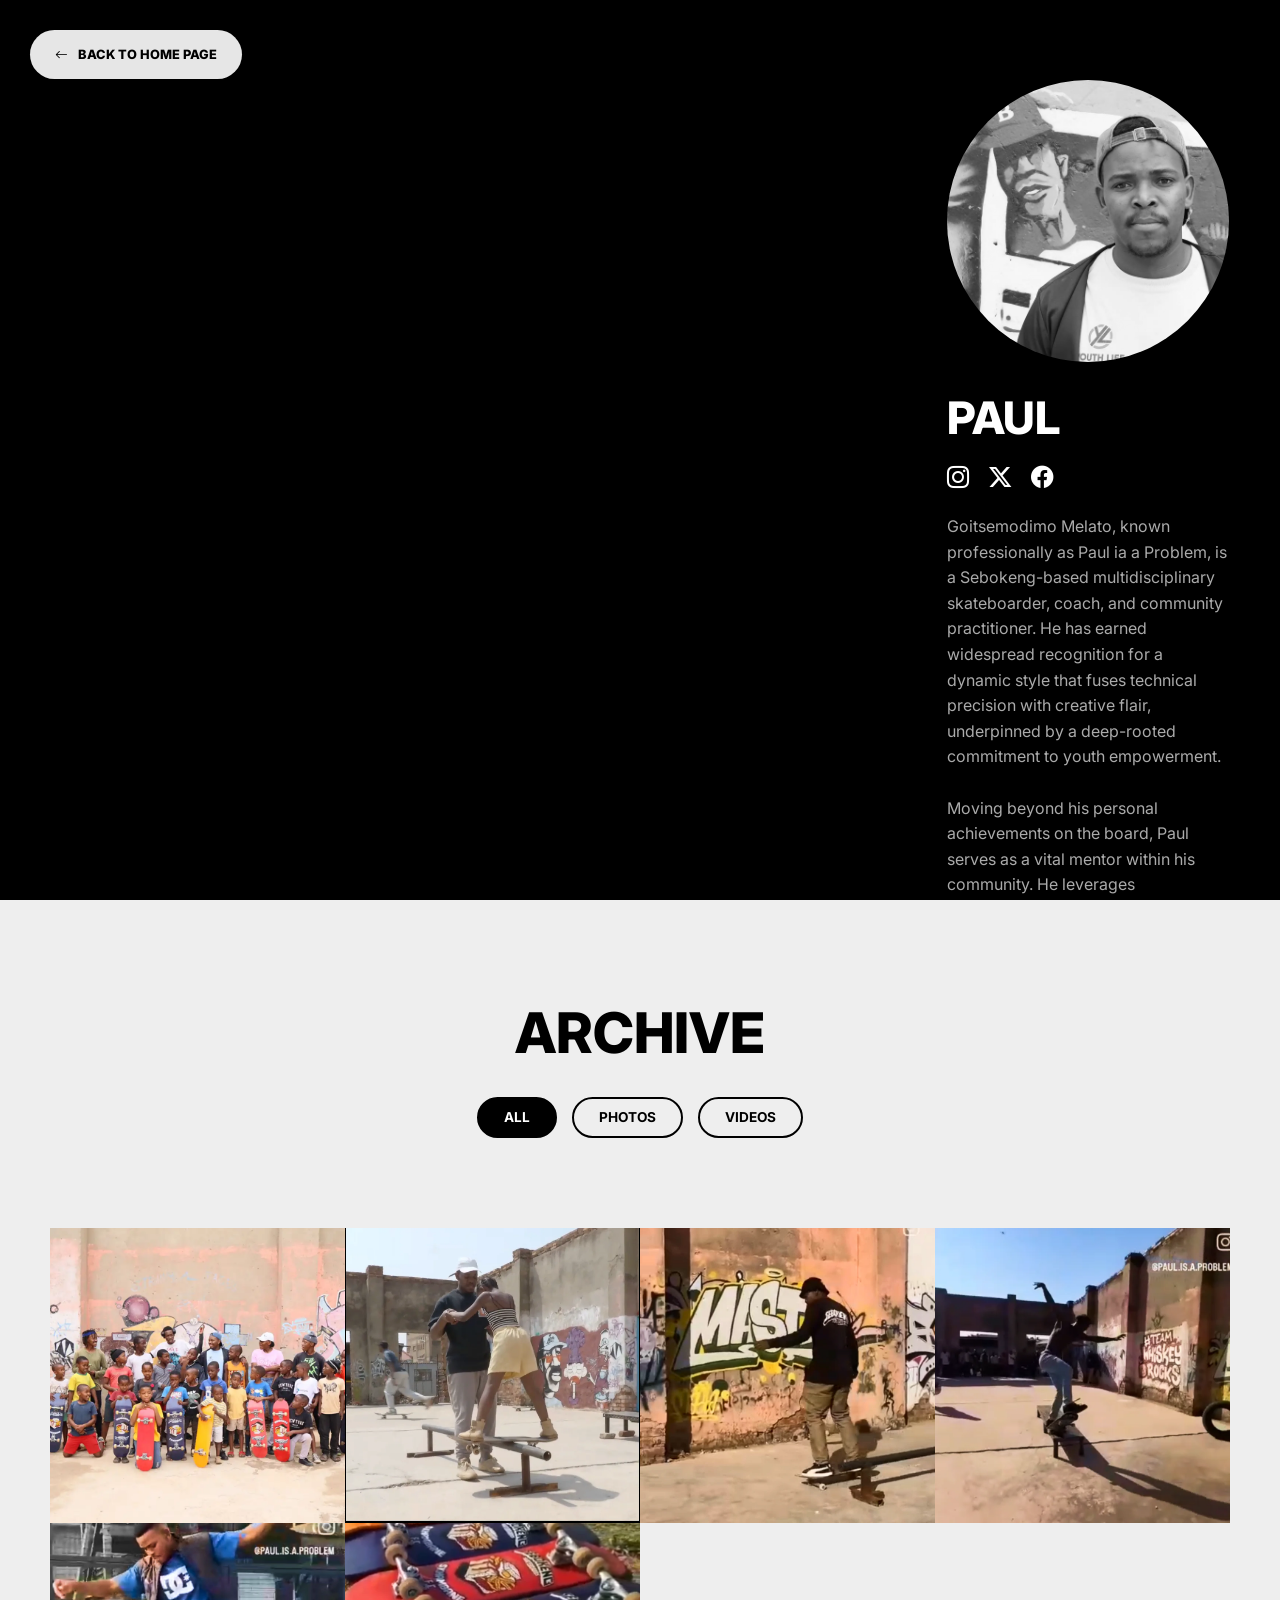
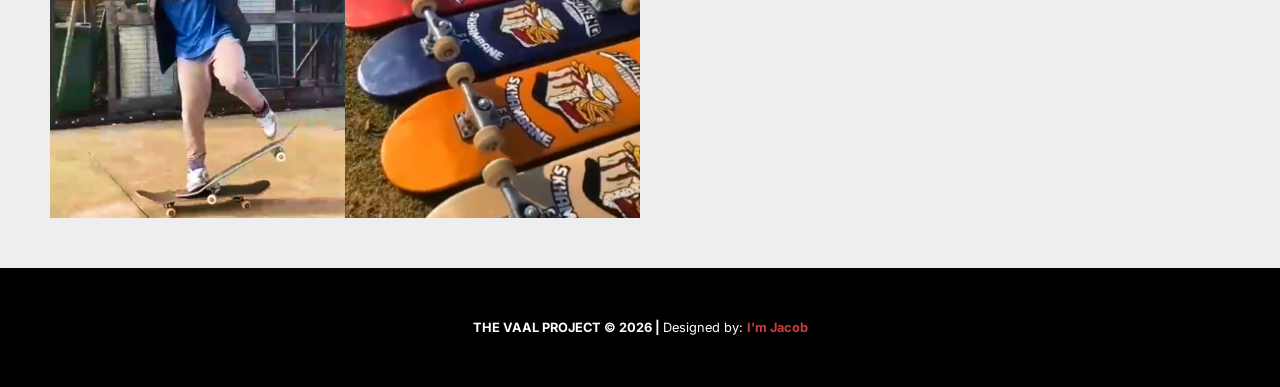
==== paul.html @ 5d8e067e "Add files via upload" ====
<!DOCTYPE html>
<html lang="en">
<head>
    <meta charset="UTF-8">
    <meta name="viewport" content="width=device-width, initial-scale=1.0">
    
    <title>Paul | Influencer Profile | The Vaal Project</title>
    <meta name="title" content="Paul | Influencer Profile | The Vaal Project">
    <meta name="description" content="Meet Goitsemodimo Melato (Paul is a Problem), a Sebokeng-based multidisciplinary skateboarder and community mentor. Explore his technical precision and creative flair.">
    <meta name="keywords" content="Paul is a Problem, Goitsemodimo Melato, Sebokeng Skateboarder, Vaal Influencer, Skateboarding Coach South Africa">

    <link href="https://cdn.jsdelivr.net/npm/bootstrap@5.3.0/dist/css/bootstrap.min.css" rel="stylesheet">
    <link rel="stylesheet" href="https://cdn.jsdelivr.net/npm/bootstrap-icons@1.11.1/font/bootstrap-icons.css">
    <link href="https://fonts.googleapis.com/css2?family=Inter:wght@400;700;800&display=swap" rel="stylesheet">
    <link href="https://unpkg.com/aos@2.3.1/dist/aos.css" rel="stylesheet">
    
    <style>
        :root {
            --vaal-black: #000000;
            --vaal-white: #ffffff;
            --vaal-gray: #d9d9d9;
            --vaal-dark-accent: #222;
            --vaal-highlight: #4d1414;
            --vaal-link: #cf3a3a;
        }

        /* --- Page Loader --- */
        #loader {
            position: fixed; top: 0; left: 0; width: 100%; height: 100%;
            background: #ffffff; display: flex; justify-content: center;
            align-items: center; z-index: 10000; transition: opacity 0.5s ease, visibility 0.5s;
        }
        .spinner {
            width: 40px; height: 40px; border: 4px solid #f3f3f3;
            border-top: 4px solid #000; border-radius: 50%;
            animation: spin 1s linear infinite;
        }
        @keyframes spin { 0% { transform: rotate(0deg); } 100% { transform: rotate(360deg); } }
        .loader-hidden { opacity: 0; visibility: hidden; }

        /* --- Progress Bar --- */
        #scroll-progress {
            position: fixed; top: 0; left: 0; width: 0%; height: 4px;
            background: #7a1f1f; z-index: 9999;
        }

        body { font-family: 'Inter', sans-serif; background-color: #fff; color: #000; overflow-x: hidden; }
        
        .nav-top { position: fixed; top: 30px; left: 30px; z-index: 1000; }
        .back-nav { 
            display: flex; align-items: center; gap: 10px; text-decoration: none; color: #000; 
            background: rgba(255, 255, 255, 0.9); backdrop-filter: blur(10px); 
            padding: 15px 25px; border-radius: 50px; font-size: 0.8rem; font-weight: 800; 
            text-transform: uppercase; box-shadow: 0 4px 15px rgba(0,0,0,0.1);
        }

        .hero-video-wrapper { display: flex; width: 100%; height: 100vh; background: #000; overflow: hidden; }
        .hero-video-full { flex: 1; position: relative; background: #000; }
        .hero-video-full iframe { width: 100%; height: 100%; border: none; }

        .hero-identity-overlay {
            width: 30%; height: 100%; background: var(--vaal-black); color: #fff; 
            display: flex; flex-direction: column; padding: 80px 4% 40px;
            filter: grayscale(100%); overflow-y: auto;
        }
        .hero-identity-overlay::-webkit-scrollbar { width: 10px; }
        .hero-identity-overlay::-webkit-scrollbar-track { background: #000; }
        .hero-identity-overlay::-webkit-scrollbar-thumb { background: #6e6e6e; border-radius: 10px; }

        .identity-image { width: 100%; aspect-ratio: 4/4; background: #333; margin-bottom: 30px; object-fit: cover; flex-shrink: 0; border-radius: 100%; }
        .hero-identity-overlay h1 { font-size: 2.8rem; font-weight: 800; text-transform: uppercase; margin-bottom: 15px; }
        .hero-identity-overlay p { color: #aaa; line-height: 1.6; margin-bottom: 30px; }

        .social-links { display: flex; gap: 20px; font-size: 1.4rem; padding-bottom: 20px; }
        .social-links a { color: #fff; transition: 0.3s; }
        .social-links a:hover { color: #00aff5; }

        #custom-cursor {
            width: 80px; height: 80px; border: 2px solid #fff; border-radius: 50%;
            position: fixed; pointer-events: none; z-index: 9999;
            display: flex; align-items: center; justify-content: center;
            color: #fff; font-weight: 800; font-size: 0.7rem;
            text-transform: uppercase; letter-spacing: 1px;
            opacity: 0; transition: opacity 0.3s, transform 0.1s ease-out;
            background: rgba(0,0,0,0.2); backdrop-filter: blur(2px);
        }

        .section-heading { text-align: center; font-size: 3.5rem; font-weight: 800; text-transform: uppercase; margin: 0; padding: 100px 0 30px; }
        .filter-container { display: flex; justify-content: center; gap: 15px; padding-bottom: 40px; margin: 0; }
        .filter-btn { background: none; border: 2px solid #000; padding: 8px 25px; font-weight: 700; text-transform: uppercase; font-size: 0.85rem; border-radius: 50px; transition: 0.3s; cursor: pointer; }
        .filter-btn.active, .filter-btn:hover { background: #000; color: #fff; }

        .archive-grid { display: grid; grid-template-columns: repeat(4, 1fr); gap: 0; padding: 50px; }
        .archive-item { position: relative; aspect-ratio: 1 / 1; overflow: hidden; cursor: none; background: #000; display: block; }
        .archive-item img { width: 100%; height: 100%; object-fit: cover; transition: 0.8s; }
        .archive-item:hover img { transform: scale(1.1); }
        .archive-item.hidden { display: none; }
        
        /* --- CENTERED OVERLAY ICONS --- */
        .archive-info-overlay { 
            position: absolute; top: 0; left: 0; width: 100%; height: 100%; 
            display: flex; flex-direction: column; align-items: center; justify-content: center;
            background: rgba(0,0,0,0.6); color: #fff; opacity: 0; transition: 0.4s; 
        }
        .archive-item:hover .archive-info-overlay { opacity: 1; }
        .archive-info-overlay i { font-size: 2.5rem; margin-bottom: 10px; }
        .archive-info-overlay h4 { font-size: 1rem; font-weight: 800; text-transform: uppercase; margin: 0; }

        .lightbox-layout { display: flex; min-height: 60vh; max-height: 80vh; background: #fff; }
        .lightbox-media { flex: 3; background: #000; display: flex; align-items: center; justify-content: center; }
        .lightbox-info { flex: 1; padding: 50px; display: flex; flex-direction: column; justify-content: center; }

        footer { background: var(--vaal-black); color: #fff; padding: 50px 0; text-align: center; text-transform: uppercase; font-weight: 700; font-size: 0.8rem; }

        @media (max-width: 992px) {
            .hero-video-wrapper { flex-direction: column; height: auto; }
            .hero-video-full { height: 56.25vw; width: 100%; }
            .hero-identity-overlay { width: 100%; height: auto; }
            .archive-grid { grid-template-columns: repeat(2, 1fr); }
            #custom-cursor { display: none; }
        }





        /* Designer Modal Custom Styling */
        #designerModal .modal-content {
            background-color: var(--vaal-white);
            color: var(--vaal-black);
        }
        #designerModal h2 {
            font-weight: 800;
        }
        #designerModal .fw-700 {
            font-weight: 700;
            font-size: 0.8rem;
            color: var(--vaal-highlight);
        }
        #designerModal li {
            font-size: 0.95rem;
            margin-bottom: 5px;
        }
    </style>
</head>
<body>

    <div id="loader"><div class="spinner"></div></div>
    <div id="scroll-progress"></div>
    <div id="custom-cursor">View</div>

    <nav class="nav-top">
        <a href="index.html#history" class="back-nav"><i class="bi bi-arrow-left"></i> Back to Home Page</a>
    </nav>

    <div class="hero-video-wrapper">
        <div class="hero-video-full"><div id="player"></div></div>
        <div class="hero-identity-overlay">
            <img src="assests/paul/profile_photo.webp" alt="Influencer" class="identity-image">
            <h1>Paul</h1>
             <div class="social-links">
                <a href="https://www.instagram.com/paul.is.a.problem" target="_blank"><i class="bi bi-instagram"></i></a>
                <a href="https://x.com/paulisaproblem" target="_blank"><i class="bi bi-twitter-x"></i></a>
                <a href="https://www.facebook.com/profile.php?id=100007071105085" target="_blank"><i class="bi bi-facebook"></i></a>
            </div>
            <p>Goitsemodimo Melato, known professionally as Paul ia a Problem, is a Sebokeng-based multidisciplinary skateboarder, coach, 
                and community practitioner. He has earned widespread recognition for a dynamic style that fuses technical precision with 
                creative flair, underpinned by a deep-rooted commitment to youth empowerment.
                <br><br>
                Moving beyond his personal achievements on the board, Paul serves as a vital mentor within his community. He leverages 
                skateboarding as a transformative tool to instill discipline, foster self-confidence, and promote social cohesion among the 
                next generation.</p>
        </div>
    </div>

    <main class="container-fluid px-0" style="background: #eee;">
        <h2 class="section-heading" data-aos="fade-down">Archive</h2>
        <div class="filter-container" data-aos="fade-up">
            <button class="filter-btn active" onclick="filterArchive('all', event)">All</button>
            <button class="filter-btn" onclick="filterArchive('photo', event)">Photos</button>
            <button class="filter-btn" onclick="filterArchive('video', event)">Videos</button>
        </div>

        <div class="archive-grid" id="cursor-trigger-area">
            <div class="archive-item photo-type" data-aos="zoom-in" onclick="openArchive('image', 'assests/paul/photos/IMG_0543.webp', '', 'NGO for skating young kids from Vaal.')">
                <img src="assests/paul/photos/IMG_0543_thumb.webp" alt="Gallery">
                <div class="archive-info-overlay">
                    <i class="bi bi-images"></i>
                    <h4>Gallery</h4>
                </div>
            </div>

            <div class="archive-item video-type" data-aos="zoom-in" data-aos-delay="100" onclick="openArchive('youtube', 'JD3wE7XGuYk', '', 'Paul teaching one of the young kids how to skate.')">
                <img src="assests/paul/randoms/P1010010_thumb.webp" alt="Gallery">
                <div class="archive-info-overlay">
                    <i class="bi bi-play-circle-fill"></i>
                    <h4>Play</h4>
                </div>
            </div>

            <div class="archive-item video-type" data-aos="zoom-in" data-aos-delay="100" onclick="openArchive('youtube', 'FREOTQ2OA8Y', 'Untitled', 'No description')">
                <img src="assests/paul/archive_video_04.webp" alt="Gallery">
                <div class="archive-info-overlay">
                    <i class="bi bi-play-circle-fill"></i>
                    <h4>Play</h4>
                </div>
            </div>

            <div class="archive-item video-type" data-aos="zoom-in" data-aos-delay="100" onclick="openArchive('youtube', 'VmBFg3TFz8g', 'Untitled', 'No description')">
                <img src="assests/paul/archive_video_01.webp" alt="Gallery">
                <div class="archive-info-overlay">
                    <i class="bi bi-play-circle-fill"></i>
                    <h4>Play</h4>
                </div>
            </div>

            <div class="archive-item video-type" data-aos="zoom-in" data-aos-delay="100" onclick="openArchive('youtube', '1d0MGOu_9Ug', 'Untitled', 'No description')">
                <img src="assests/paul/archive_video_03.webp" alt="Gallery">
                <div class="archive-info-overlay">
                    <i class="bi bi-play-circle-fill"></i>
                    <h4>Play</h4>
                </div>
            </div>

            <div class="archive-item video-type" data-aos="zoom-in" data-aos-delay="100" onclick="openArchive('youtube', 'XUnQth143E8', 'Untitled', 'No description')">
                <img src="assests/paul/archive_video_02.webp" alt="Gallery">
                <div class="archive-info-overlay">
                    <i class="bi bi-play-circle-fill"></i>
                    <h4>Play</h4>
                </div>
            </div>



        </div>
    </main>

    <div class="modal fade" id="archiveModal" tabindex="-1" aria-hidden="true">
        <div class="modal-dialog modal-dialog-centered modal-xl">
            <div class="modal-content border-0 overflow-hidden bg-white">
                <div class="lightbox-layout">
                    
                    <div class="lightbox-media" id="mediaContainer"></div>
                        <!--<button type="button" class="btn-close mb-4" data-bs-dismiss="modal" aria-label="Close"></button>-->
                    <div class="lightbox-info">
                        
                        <h2 id="archiveTitle"></h2><hr><p id="archiveDesc"></p>
                    </div>
                </div>
            </div>
        </div>
    </div>

    <footer>
        <div class="container">
            The Vaal Project &copy; 2026 | 
            <span style="text-transform: none; font-weight: 400;">
                Designed by: <a href="#" data-bs-toggle="modal" data-bs-target="#designerModal" style="color: var(--vaal-link); text-decoration: none; font-weight: 700;">I'm Jacob</a>
            </span>
        </div>
    </footer>

    <script src="https://cdn.jsdelivr.net/npm/bootstrap@5.3.0/dist/js/bootstrap.bundle.min.js"></script>
    <script src="https://www.youtube.com/iframe_api"></script>
    <script src="https://unpkg.com/aos@2.3.1/dist/aos.js"></script>
    <script>
        AOS.init({ duration: 1000, once: true });

        let player;
        function onYouTubeIframeAPIReady() {
            player = new YT.Player('player', {
                videoId: 'W3o6auJiafo',
                playerVars: { 'autoplay': 0, 'controls': 1, 'rel': 0, 'modestbranding': 0 }
            });
        }

        const cursor = document.getElementById('custom-cursor');
        const triggerArea = document.getElementById('cursor-trigger-area');
        document.addEventListener('mousemove', (e) => {
            cursor.style.left = e.clientX + 'px'; cursor.style.top = e.clientY + 'px';
        });
        triggerArea.addEventListener('mouseenter', () => cursor.style.opacity = '1');
        triggerArea.addEventListener('mouseleave', () => cursor.style.opacity = '0');

        function filterArchive(category, event) {
            document.querySelectorAll('.filter-btn').forEach(btn => btn.classList.remove('active'));
            event.target.classList.add('active');
            document.querySelectorAll('.archive-item').forEach(item => {
                item.classList.toggle('hidden', category !== 'all' && !item.classList.contains(category + '-type'));
            });
        }

        function openArchive(type, src, title, desc) {
            const container = document.getElementById('mediaContainer');
            document.getElementById('archiveTitle').innerText = title;
            document.getElementById('archiveDesc').innerText = desc;
            
            if (type === 'youtube') {
                container.innerHTML = `<div class="ratio ratio-16x9 w-100"><iframe src="https://www.youtube.com/embed/${src}?autoplay=1" allowfullscreen></iframe></div>`;
            } else {
                container.innerHTML = `<img src="${src}" class="w-100 h-100 object-fit-cover">`;
            }
            new bootstrap.Modal(document.getElementById('archiveModal')).show();
        }

        // Stops video when modal is closed
        document.getElementById('archiveModal').addEventListener('hidden.bs.modal', () => {
            document.getElementById('mediaContainer').innerHTML = '';
        });

        window.addEventListener('load', () => { document.getElementById('loader').classList.add('loader-hidden'); });

        window.addEventListener('scroll', () => {
            const winScroll = document.body.scrollTop || document.documentElement.scrollTop;
            const height = document.documentElement.scrollHeight - document.documentElement.clientHeight;
            document.getElementById("scroll-progress").style.width = (winScroll / height) * 100 + "%";
        });
    </script>

    <div class="modal fade" id="designerModal" tabindex="-1" aria-labelledby="designerModalLabel" aria-hidden="true">
        <div class="modal-dialog modal-dialog-centered">
            <div class="modal-content border-0 shadow-lg" style="border-radius: 20px;">
                <div class="modal-header border-0 pb-0">
                    <button type="button" class="btn-close" data-bs-dismiss="modal" aria-label="Close"></button>
                </div>
                <div class="modal-body text-center p-5">
                    <div class="mb-4">
                        <i class="bi bi-person-badge text-dark" style="font-size: 3rem;"></i>
                    </div>
                    <h2 class="fw-800 text-uppercase mb-3" style="letter-spacing: -1px;">I'm Jacob</h2>
                    <p class="text-muted mb-4">Web Developer . Graphic Designer . Technician</p>
                    <hr class="w-25 mx-auto mb-4">
                    
                    <h6 class="text-uppercase fw-700 mb-3">Services</h6>
                    <ul class="list-unstyled mb-4">
                        <li>Website Design</li>
                        <li>Graphic Design</li>
                        <li>UI/UX Design</li>
                        <li>Technician</li>
                    </ul>

                    <h6 class="text-uppercase fw-700 mb-3">Contact</h6>
                    <p class="mb-1">
                        <a href="mailto:ntsoele.sello@protonmail.com" class="text-decoration-none text-dark">
                            <i class="bi bi-envelope-fill me-2"></i>ntsoele.sello@protonmail.com
                        </a>
                    </p>
                    <p>
                        <a href="tel:0753170287" class="text-decoration-none text-dark">
                            <i class="bi bi-telephone-fill me-2"></i>0753170287
                        </a>
                    </p>
                </div>
            </div>
        </div>
    </div>

</body>
</html>
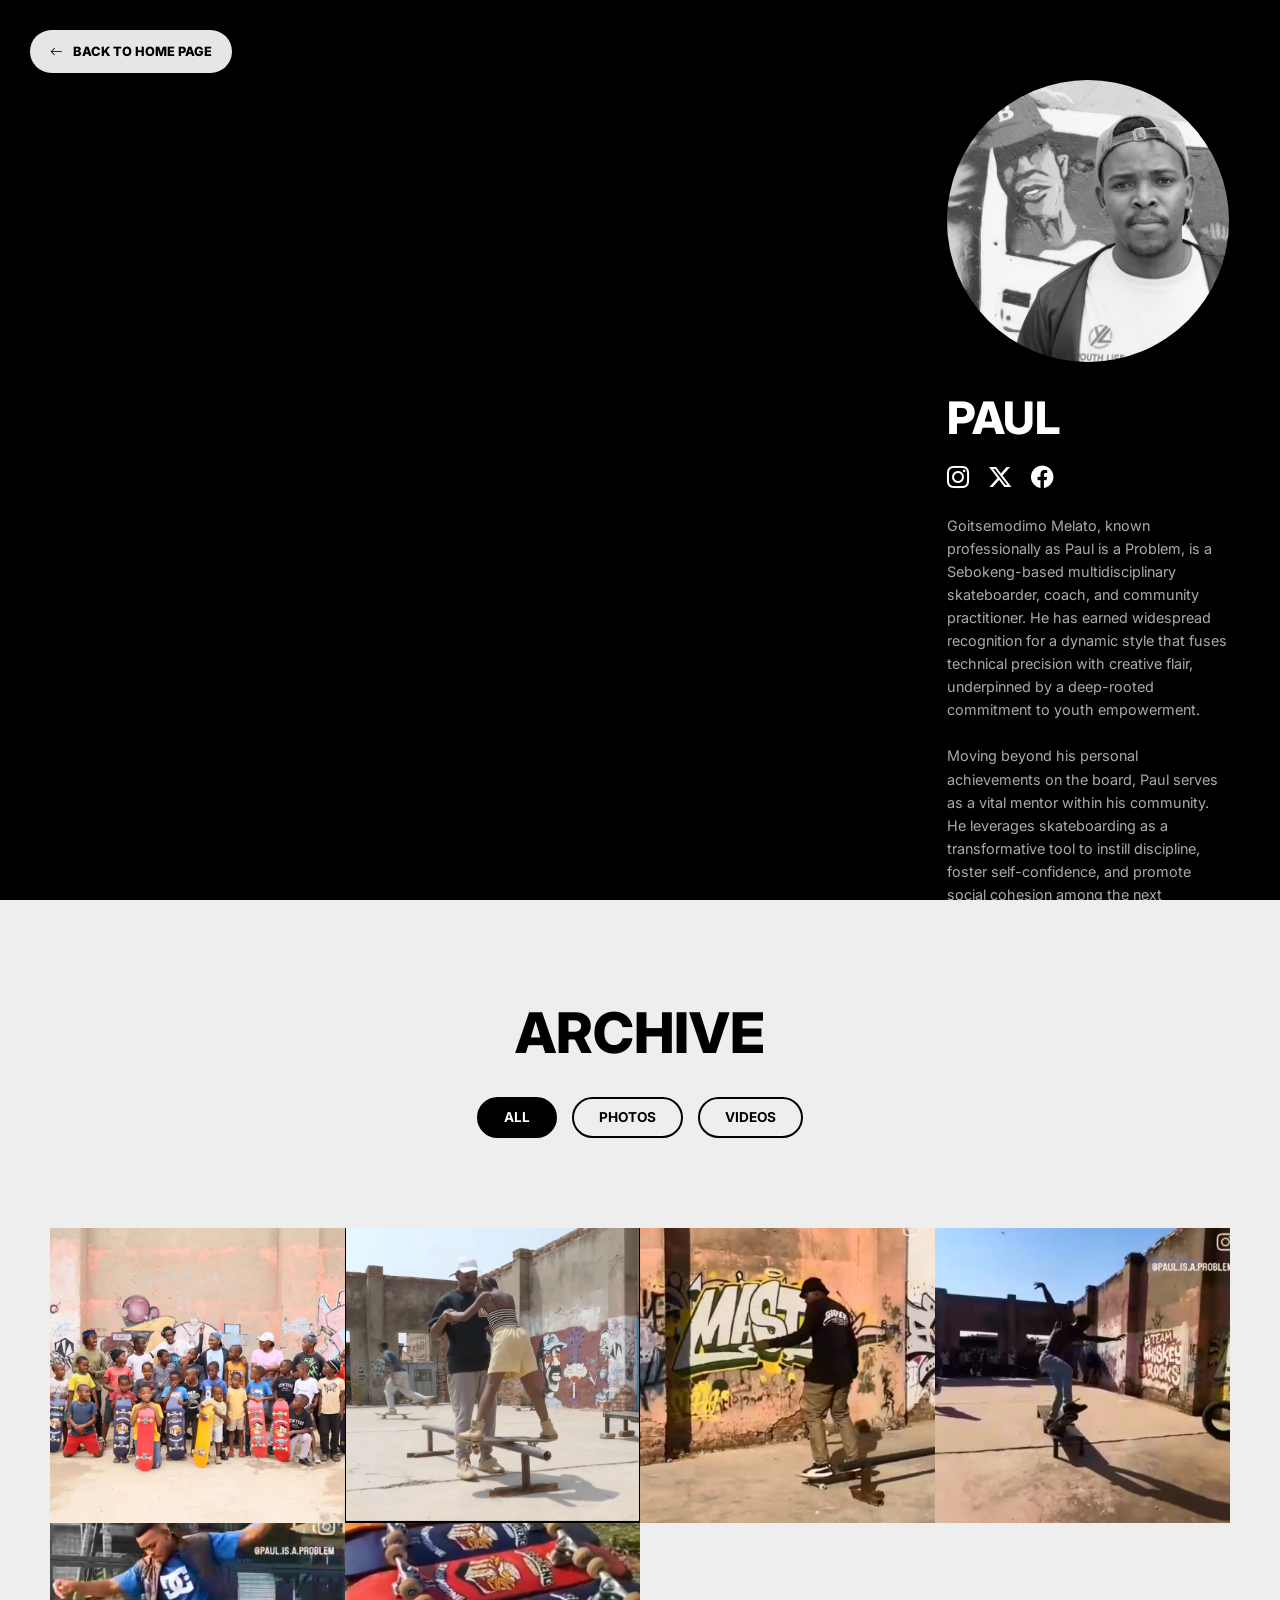
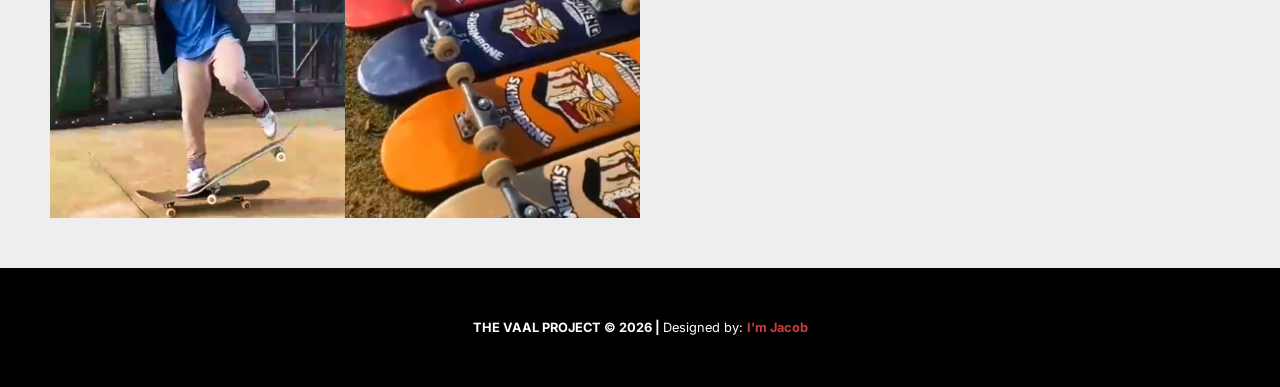
==== commit f80b52e9: "Adjustments for mobile" ====
--- a/paul.html
+++ b/paul.html
@@ -2,7 +2,7 @@
 <html lang="en">
 <head>
     <meta charset="UTF-8">
-    <meta name="viewport" content="width=device-width, initial-scale=1.0">
+    <meta name="viewport" content="width=device-width, initial-scale=1.0, viewport-fit=cover">
     
     <title>Paul | Influencer Profile | The Vaal Project</title>
     <meta name="title" content="Paul | Influencer Profile | The Vaal Project">
@@ -46,12 +46,95 @@
 
         body { font-family: 'Inter', sans-serif; background-color: #fff; color: #000; overflow-x: hidden; }
         
+        /* Desktop navigation */
         .nav-top { position: fixed; top: 30px; left: 30px; z-index: 1000; }
         .back-nav { 
             display: flex; align-items: center; gap: 10px; text-decoration: none; color: #000; 
             background: rgba(255, 255, 255, 0.9); backdrop-filter: blur(10px); 
-            padding: 15px 25px; border-radius: 50px; font-size: 0.8rem; font-weight: 800; 
+            padding: 12px 20px; border-radius: 50px; font-size: 0.8rem; font-weight: 800; 
             text-transform: uppercase; box-shadow: 0 4px 15px rgba(0,0,0,0.1);
+        }
+        
+        /* Mobile menu button - hidden on desktop */
+        .mobile-menu-btn {
+            display: none;
+            position: fixed;
+            top: 20px;
+            right: 20px;
+            z-index: 1001;
+            background: rgba(255, 255, 255, 0.9);
+            backdrop-filter: blur(10px);
+            border: none;
+            font-size: 1.5rem;
+            color: #000;
+            cursor: pointer;
+            padding: 10px 14px;
+            border-radius: 50px;
+            box-shadow: 0 4px 15px rgba(0,0,0,0.1);
+        }
+        
+        /* Navigation Modal Styling */
+        .nav-modal .modal-dialog {
+            margin: 0;
+            max-width: none;
+        }
+        
+        .nav-modal .modal-content {
+            min-height: 100vh;
+            border-radius: 0;
+            background: var(--vaal-white);
+            border: none;
+        }
+        
+        .nav-modal-header {
+            display: flex;
+            justify-content: space-between;
+            align-items: center;
+            padding: 1.5rem;
+            border-bottom: 1px solid #eee;
+        }
+        
+        .nav-modal-header .navbar-brand {
+            color: var(--vaal-black) !important;
+            font-size: 1.3rem;
+            margin: 0;
+            font-weight: 800;
+            text-decoration: none;
+        }
+        
+        .nav-modal-body {
+            display: flex;
+            flex-direction: column;
+            justify-content: center;
+            align-items: center;
+            min-height: 80vh;
+            padding: 2rem;
+        }
+        
+        .modal-nav-link {
+            display: block;
+            text-align: center;
+            padding: 1.25rem 0;
+            font-weight: 700;
+            text-transform: uppercase;
+            font-size: 1.2rem;
+            color: var(--vaal-black);
+            text-decoration: none;
+            width: 100%;
+            transition: 0.2s;
+            border-bottom: 1px solid #f0f0f0;
+        }
+        
+        .modal-nav-link:active {
+            color: var(--vaal-highlight);
+        }
+        
+        .modal-footer-links {
+            margin-top: 2rem;
+            padding-top: 1rem;
+            text-align: center;
+            font-size: 0.7rem;
+            color: #666;
         }
 
         .hero-video-wrapper { display: flex; width: 100%; height: 100vh; background: #000; overflow: hidden; }
@@ -69,7 +152,7 @@
 
         .identity-image { width: 100%; aspect-ratio: 4/4; background: #333; margin-bottom: 30px; object-fit: cover; flex-shrink: 0; border-radius: 100%; }
         .hero-identity-overlay h1 { font-size: 2.8rem; font-weight: 800; text-transform: uppercase; margin-bottom: 15px; }
-        .hero-identity-overlay p { color: #aaa; line-height: 1.6; margin-bottom: 30px; }
+        .hero-identity-overlay p { color: #aaa; line-height: 1.6; margin-bottom: 30px; font-size: 0.9rem; }
 
         .social-links { display: flex; gap: 20px; font-size: 1.4rem; padding-bottom: 20px; }
         .social-links a { color: #fff; transition: 0.3s; }
@@ -86,7 +169,7 @@
         }
 
         .section-heading { text-align: center; font-size: 3.5rem; font-weight: 800; text-transform: uppercase; margin: 0; padding: 100px 0 30px; }
-        .filter-container { display: flex; justify-content: center; gap: 15px; padding-bottom: 40px; margin: 0; }
+        .filter-container { display: flex; justify-content: center; gap: 15px; padding-bottom: 40px; margin: 0; flex-wrap: wrap; }
         .filter-btn { background: none; border: 2px solid #000; padding: 8px 25px; font-weight: 700; text-transform: uppercase; font-size: 0.85rem; border-radius: 50px; transition: 0.3s; cursor: pointer; }
         .filter-btn.active, .filter-btn:hover { background: #000; color: #fff; }
 
@@ -96,7 +179,6 @@
         .archive-item:hover img { transform: scale(1.1); }
         .archive-item.hidden { display: none; }
         
-        /* --- CENTERED OVERLAY ICONS --- */
         .archive-info-overlay { 
             position: absolute; top: 0; left: 0; width: 100%; height: 100%; 
             display: flex; flex-direction: column; align-items: center; justify-content: center;
@@ -115,14 +197,122 @@
         @media (max-width: 992px) {
             .hero-video-wrapper { flex-direction: column; height: auto; }
             .hero-video-full { height: 56.25vw; width: 100%; }
-            .hero-identity-overlay { width: 100%; height: auto; }
-            .archive-grid { grid-template-columns: repeat(2, 1fr); }
+            .hero-identity-overlay { width: 100%; height: auto; padding: 40px 5% !important; }
+            .archive-grid { grid-template-columns: repeat(2, 1fr); padding: 20px; }
             #custom-cursor { display: none; }
-        }
-
-
-
-
+            .section-heading { font-size: 2.5rem; padding: 60px 0 20px; }
+        }
+
+        /* --- MOBILE STYLES (max-width 480px) --- */
+        @media (max-width: 480px) {
+            /* Hide desktop back button on mobile */
+            .nav-top {
+                display: none !important;
+            }
+            
+            /* Show mobile menu button */
+            .mobile-menu-btn {
+                display: block !important;
+            }
+            
+            /* Hero Section Mobile */
+            .hero-video-full {
+                height: 56.25vw;
+                min-height: 200px;
+            }
+            
+            .hero-identity-overlay {
+                padding: 1.5rem !important;
+            }
+            
+            .identity-image {
+                width: 120px !important;
+                height: 120px !important;
+                margin-bottom: 1rem !important;
+            }
+            
+            .hero-identity-overlay h1 {
+                font-size: 1.8rem !important;
+                margin-bottom: 0.5rem !important;
+            }
+            
+            .social-links {
+                gap: 15px;
+                font-size: 1.2rem;
+                padding-bottom: 1rem;
+            }
+            
+            .hero-identity-overlay p {
+                font-size: 0.8rem !important;
+                line-height: 1.5 !important;
+            }
+            
+            /* Section Headings */
+            .section-heading {
+                font-size: 1.8rem !important;
+                padding: 2rem 0 1rem !important;
+            }
+            
+            /* Filter Buttons */
+            .filter-container {
+                gap: 8px;
+                padding-bottom: 1.5rem;
+            }
+            
+            .filter-btn {
+                padding: 5px 15px !important;
+                font-size: 0.7rem !important;
+            }
+            
+            /* Archive Grid */
+            .archive-grid {
+                padding: 1rem !important;
+                gap: 8px !important;
+            }
+            
+            .archive-info-overlay i {
+                font-size: 1.5rem !important;
+            }
+            
+            .archive-info-overlay h4 {
+                font-size: 0.7rem !important;
+            }
+            
+            /* Lightbox Modal Mobile */
+            .lightbox-layout {
+                flex-direction: column;
+                max-height: 90vh;
+            }
+            
+            .lightbox-media {
+                min-height: 250px;
+            }
+            
+            .lightbox-info {
+                padding: 1rem !important;
+            }
+            
+            .lightbox-info h2 {
+                font-size: 1.2rem !important;
+                margin-bottom: 0.5rem;
+            }
+            
+            .lightbox-info p {
+                font-size: 0.8rem !important;
+            }
+            
+            /* Footer */
+            footer {
+                padding: 1.5rem 1rem !important;
+                font-size: 0.65rem !important;
+            }
+            
+            footer .container {
+                display: flex;
+                flex-direction: column;
+                gap: 0.5rem;
+            }
+        }
 
         /* Designer Modal Custom Styling */
         #designerModal .modal-content {
@@ -149,9 +339,34 @@
     <div id="scroll-progress"></div>
     <div id="custom-cursor">View</div>
 
+    <!-- Desktop Navigation -->
     <nav class="nav-top">
         <a href="index.html#history" class="back-nav"><i class="bi bi-arrow-left"></i> Back to Home Page</a>
     </nav>
+    
+    <!-- Mobile Menu Button -->
+    <button class="mobile-menu-btn" type="button" data-bs-toggle="modal" data-bs-target="#navModal">
+        <i class="bi bi-list"></i>
+    </button>
+
+    <!-- Mobile Navigation Modal -->
+    <div class="modal fade nav-modal" id="navModal" tabindex="-1" aria-hidden="true">
+        <div class="modal-dialog modal-fullscreen">
+            <div class="modal-content">
+                <div class="nav-modal-header">
+                    <a class="navbar-brand" href="index.html">The Vaal Project</a>
+                    <button type="button" class="btn-close" data-bs-dismiss="modal" aria-label="Close"></button>
+                </div>
+                <div class="nav-modal-body">
+                    <a class="modal-nav-link" href="index.html">Home</a>
+                    <a class="modal-nav-link" href="index.html#history">Back to History</a>
+                    <div class="modal-footer-links">
+                        <small>The Vaal Project &copy; 2026</small>
+                    </div>
+                </div>
+            </div>
+        </div>
+    </div>
 
     <div class="hero-video-wrapper">
         <div class="hero-video-full"><div id="player"></div></div>
@@ -163,7 +378,7 @@
                 <a href="https://x.com/paulisaproblem" target="_blank"><i class="bi bi-twitter-x"></i></a>
                 <a href="https://www.facebook.com/profile.php?id=100007071105085" target="_blank"><i class="bi bi-facebook"></i></a>
             </div>
-            <p>Goitsemodimo Melato, known professionally as Paul ia a Problem, is a Sebokeng-based multidisciplinary skateboarder, coach, 
+            <p>Goitsemodimo Melato, known professionally as Paul is a Problem, is a Sebokeng-based multidisciplinary skateboarder, coach, 
                 and community practitioner. He has earned widespread recognition for a dynamic style that fuses technical precision with 
                 creative flair, underpinned by a deep-rooted commitment to youth empowerment.
                 <br><br>
@@ -229,9 +444,6 @@
                     <h4>Play</h4>
                 </div>
             </div>
-
-
-
         </div>
     </main>
 
@@ -239,11 +451,8 @@
         <div class="modal-dialog modal-dialog-centered modal-xl">
             <div class="modal-content border-0 overflow-hidden bg-white">
                 <div class="lightbox-layout">
-                    
                     <div class="lightbox-media" id="mediaContainer"></div>
-                        <!--<button type="button" class="btn-close mb-4" data-bs-dismiss="modal" aria-label="Close"></button>-->
                     <div class="lightbox-info">
-                        
                         <h2 id="archiveTitle"></h2><hr><p id="archiveDesc"></p>
                     </div>
                 </div>
@@ -259,63 +468,6 @@
             </span>
         </div>
     </footer>
-
-    <script src="https://cdn.jsdelivr.net/npm/bootstrap@5.3.0/dist/js/bootstrap.bundle.min.js"></script>
-    <script src="https://www.youtube.com/iframe_api"></script>
-    <script src="https://unpkg.com/aos@2.3.1/dist/aos.js"></script>
-    <script>
-        AOS.init({ duration: 1000, once: true });
-
-        let player;
-        function onYouTubeIframeAPIReady() {
-            player = new YT.Player('player', {
-                videoId: 'W3o6auJiafo',
-                playerVars: { 'autoplay': 0, 'controls': 1, 'rel': 0, 'modestbranding': 0 }
-            });
-        }
-
-        const cursor = document.getElementById('custom-cursor');
-        const triggerArea = document.getElementById('cursor-trigger-area');
-        document.addEventListener('mousemove', (e) => {
-            cursor.style.left = e.clientX + 'px'; cursor.style.top = e.clientY + 'px';
-        });
-        triggerArea.addEventListener('mouseenter', () => cursor.style.opacity = '1');
-        triggerArea.addEventListener('mouseleave', () => cursor.style.opacity = '0');
-
-        function filterArchive(category, event) {
-            document.querySelectorAll('.filter-btn').forEach(btn => btn.classList.remove('active'));
-            event.target.classList.add('active');
-            document.querySelectorAll('.archive-item').forEach(item => {
-                item.classList.toggle('hidden', category !== 'all' && !item.classList.contains(category + '-type'));
-            });
-        }
-
-        function openArchive(type, src, title, desc) {
-            const container = document.getElementById('mediaContainer');
-            document.getElementById('archiveTitle').innerText = title;
-            document.getElementById('archiveDesc').innerText = desc;
-            
-            if (type === 'youtube') {
-                container.innerHTML = `<div class="ratio ratio-16x9 w-100"><iframe src="https://www.youtube.com/embed/${src}?autoplay=1" allowfullscreen></iframe></div>`;
-            } else {
-                container.innerHTML = `<img src="${src}" class="w-100 h-100 object-fit-cover">`;
-            }
-            new bootstrap.Modal(document.getElementById('archiveModal')).show();
-        }
-
-        // Stops video when modal is closed
-        document.getElementById('archiveModal').addEventListener('hidden.bs.modal', () => {
-            document.getElementById('mediaContainer').innerHTML = '';
-        });
-
-        window.addEventListener('load', () => { document.getElementById('loader').classList.add('loader-hidden'); });
-
-        window.addEventListener('scroll', () => {
-            const winScroll = document.body.scrollTop || document.documentElement.scrollTop;
-            const height = document.documentElement.scrollHeight - document.documentElement.clientHeight;
-            document.getElementById("scroll-progress").style.width = (winScroll / height) * 100 + "%";
-        });
-    </script>
 
     <div class="modal fade" id="designerModal" tabindex="-1" aria-labelledby="designerModalLabel" aria-hidden="true">
         <div class="modal-dialog modal-dialog-centered">
@@ -355,5 +507,86 @@
         </div>
     </div>
 
+    <script src="https://cdn.jsdelivr.net/npm/bootstrap@5.3.0/dist/js/bootstrap.bundle.min.js"></script>
+    <script src="https://www.youtube.com/iframe_api"></script>
+    <script src="https://unpkg.com/aos@2.3.1/dist/aos.js"></script>
+    <script>
+        AOS.init({ duration: 1000, once: true });
+
+        let player;
+        function onYouTubeIframeAPIReady() {
+            player = new YT.Player('player', {
+                videoId: 'W3o6auJiafo',
+                playerVars: { 'autoplay': 0, 'controls': 1, 'rel': 0, 'modestbranding': 0 }
+            });
+        }
+
+        const cursor = document.getElementById('custom-cursor');
+        const triggerArea = document.getElementById('cursor-trigger-area');
+        if (cursor && triggerArea) {
+            document.addEventListener('mousemove', (e) => {
+                cursor.style.left = e.clientX + 'px'; 
+                cursor.style.top = e.clientY + 'px';
+            });
+            triggerArea.addEventListener('mouseenter', () => cursor.style.opacity = '1');
+            triggerArea.addEventListener('mouseleave', () => cursor.style.opacity = '0');
+        }
+
+        function filterArchive(category, event) {
+            document.querySelectorAll('.filter-btn').forEach(btn => btn.classList.remove('active'));
+            event.target.classList.add('active');
+            document.querySelectorAll('.archive-item').forEach(item => {
+                item.classList.toggle('hidden', category !== 'all' && !item.classList.contains(category + '-type'));
+            });
+        }
+
+        function openArchive(type, src, title, desc) {
+            const container = document.getElementById('mediaContainer');
+            document.getElementById('archiveTitle').innerText = title || 'Untitled';
+            document.getElementById('archiveDesc').innerText = desc || 'No description available';
+            
+            if (type === 'youtube') {
+                container.innerHTML = `<div class="ratio ratio-16x9 w-100"><iframe src="https://www.youtube.com/embed/${src}?autoplay=1" allowfullscreen></iframe></div>`;
+            } else {
+                container.innerHTML = `<img src="${src}" class="w-100 h-100 object-fit-cover" style="object-fit:cover; width:100%; height:100%;">`;
+            }
+            new bootstrap.Modal(document.getElementById('archiveModal')).show();
+        }
+
+        // Stops video when modal is closed
+        document.getElementById('archiveModal').addEventListener('hidden.bs.modal', () => {
+            document.getElementById('mediaContainer').innerHTML = '';
+        });
+
+        window.addEventListener('load', () => { 
+            document.getElementById('loader').classList.add('loader-hidden'); 
+        });
+
+        window.addEventListener('scroll', () => {
+            const winScroll = document.body.scrollTop || document.documentElement.scrollTop;
+            const height = document.documentElement.scrollHeight - document.documentElement.clientHeight;
+            document.getElementById("scroll-progress").style.width = (winScroll / height) * 100 + "%";
+        });
+        
+        // Handle mobile modal navigation - close modal then navigate
+        document.querySelectorAll('.modal-nav-link').forEach(link => {
+            link.addEventListener('click', function(e) {
+                e.preventDefault();
+                const href = this.getAttribute('href');
+                const modalElement = document.getElementById('navModal');
+                const modal = bootstrap.Modal.getInstance(modalElement);
+                
+                if (modal) {
+                    modal.hide();
+                }
+                
+                setTimeout(() => {
+                    if (href && href !== '#') {
+                        window.location.href = href;
+                    }
+                }, 200);
+            });
+        });
+    </script>
 </body>
 </html>
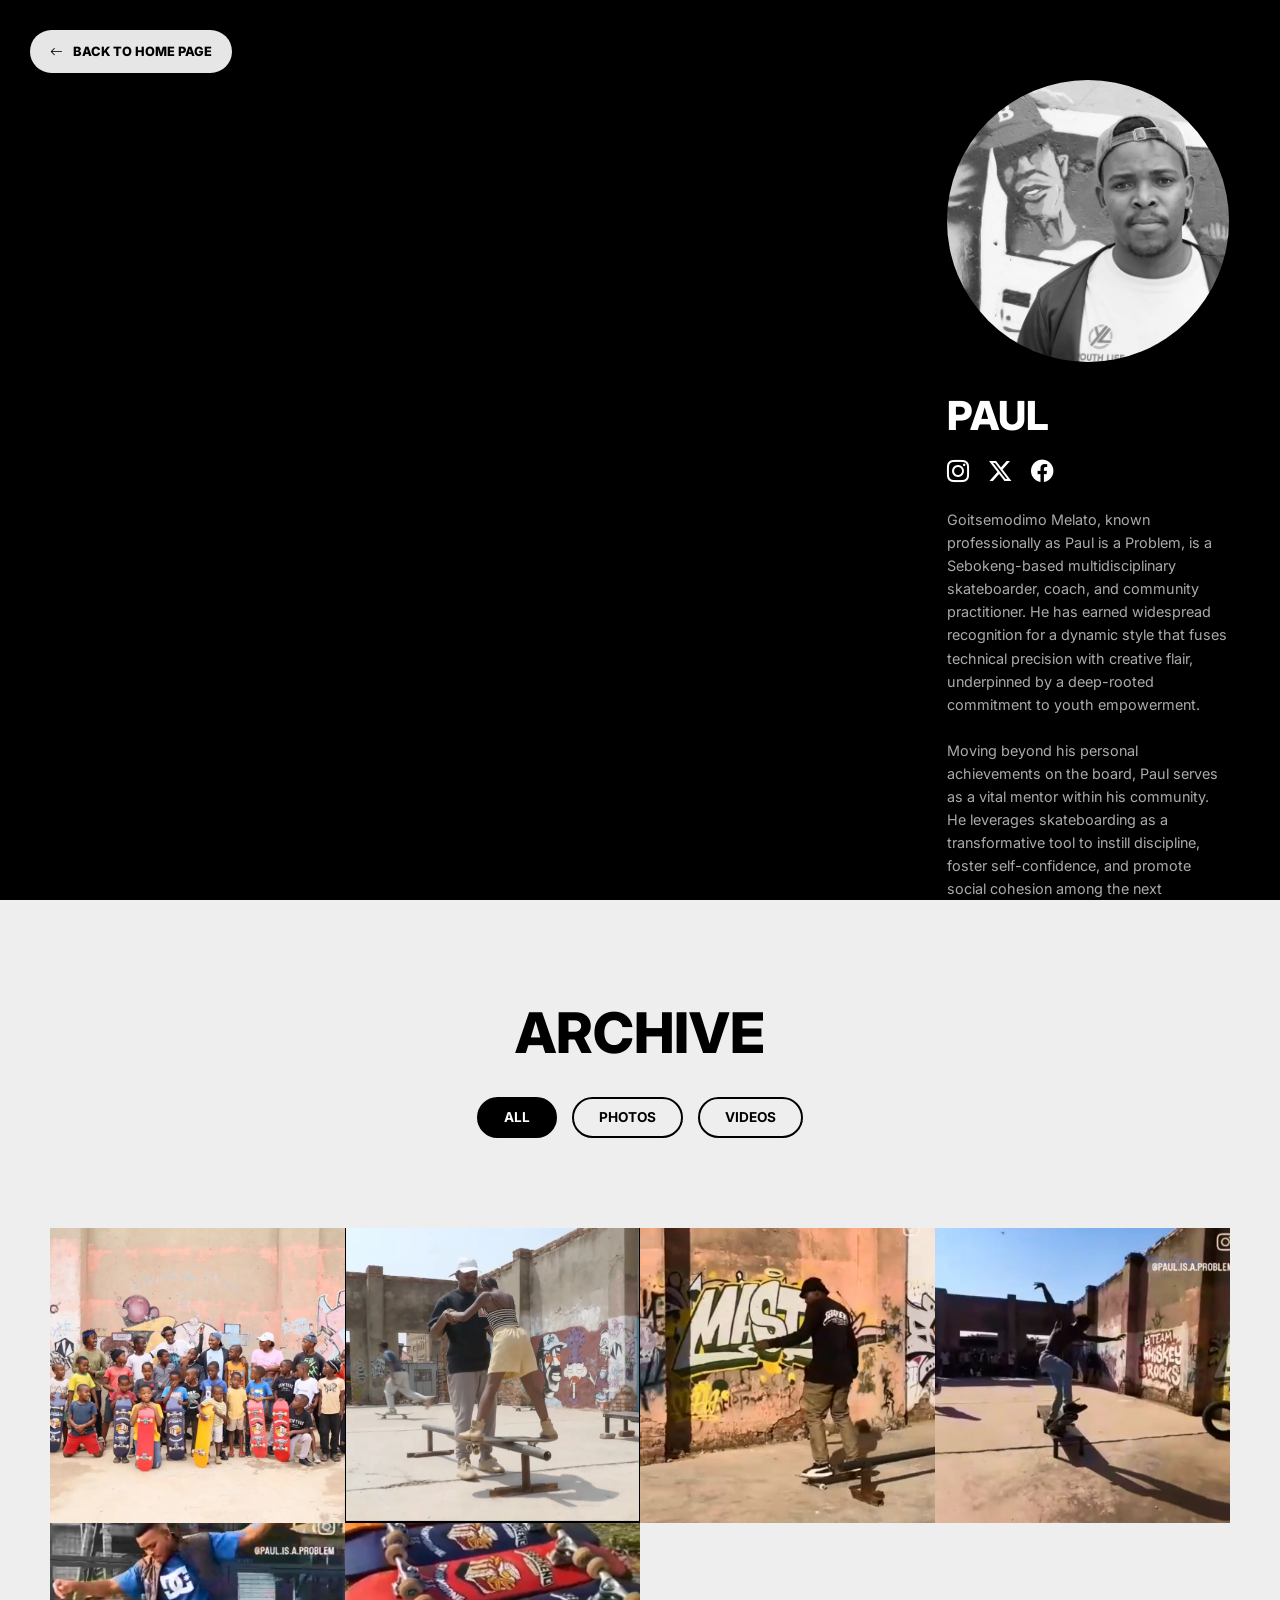
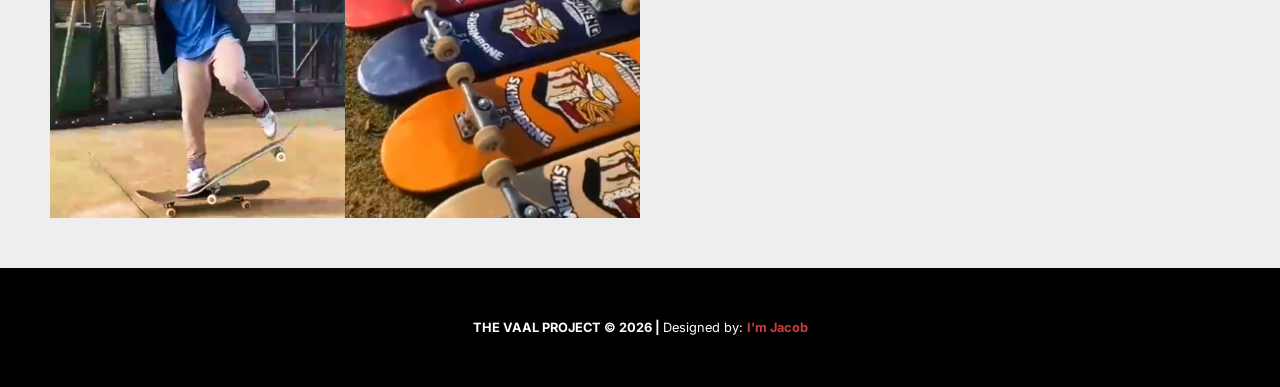
==== commit d6c577ac: "updates" ====
--- a/paul.html
+++ b/paul.html
@@ -13,325 +13,8 @@
     <link rel="stylesheet" href="https://cdn.jsdelivr.net/npm/bootstrap-icons@1.11.1/font/bootstrap-icons.css">
     <link href="https://fonts.googleapis.com/css2?family=Inter:wght@400;700;800&display=swap" rel="stylesheet">
     <link href="https://unpkg.com/aos@2.3.1/dist/aos.css" rel="stylesheet">
+    <link href="assests/style/profile-pages.css" rel="stylesheet">
     
-    <style>
-        :root {
-            --vaal-black: #000000;
-            --vaal-white: #ffffff;
-            --vaal-gray: #d9d9d9;
-            --vaal-dark-accent: #222;
-            --vaal-highlight: #4d1414;
-            --vaal-link: #cf3a3a;
-        }
-
-        /* --- Page Loader --- */
-        #loader {
-            position: fixed; top: 0; left: 0; width: 100%; height: 100%;
-            background: #ffffff; display: flex; justify-content: center;
-            align-items: center; z-index: 10000; transition: opacity 0.5s ease, visibility 0.5s;
-        }
-        .spinner {
-            width: 40px; height: 40px; border: 4px solid #f3f3f3;
-            border-top: 4px solid #000; border-radius: 50%;
-            animation: spin 1s linear infinite;
-        }
-        @keyframes spin { 0% { transform: rotate(0deg); } 100% { transform: rotate(360deg); } }
-        .loader-hidden { opacity: 0; visibility: hidden; }
-
-        /* --- Progress Bar --- */
-        #scroll-progress {
-            position: fixed; top: 0; left: 0; width: 0%; height: 4px;
-            background: #7a1f1f; z-index: 9999;
-        }
-
-        body { font-family: 'Inter', sans-serif; background-color: #fff; color: #000; overflow-x: hidden; }
-        
-        /* Desktop navigation */
-        .nav-top { position: fixed; top: 30px; left: 30px; z-index: 1000; }
-        .back-nav { 
-            display: flex; align-items: center; gap: 10px; text-decoration: none; color: #000; 
-            background: rgba(255, 255, 255, 0.9); backdrop-filter: blur(10px); 
-            padding: 12px 20px; border-radius: 50px; font-size: 0.8rem; font-weight: 800; 
-            text-transform: uppercase; box-shadow: 0 4px 15px rgba(0,0,0,0.1);
-        }
-        
-        /* Mobile menu button - hidden on desktop */
-        .mobile-menu-btn {
-            display: none;
-            position: fixed;
-            top: 20px;
-            right: 20px;
-            z-index: 1001;
-            background: rgba(255, 255, 255, 0.9);
-            backdrop-filter: blur(10px);
-            border: none;
-            font-size: 1.5rem;
-            color: #000;
-            cursor: pointer;
-            padding: 10px 14px;
-            border-radius: 50px;
-            box-shadow: 0 4px 15px rgba(0,0,0,0.1);
-        }
-        
-        /* Navigation Modal Styling */
-        .nav-modal .modal-dialog {
-            margin: 0;
-            max-width: none;
-        }
-        
-        .nav-modal .modal-content {
-            min-height: 100vh;
-            border-radius: 0;
-            background: var(--vaal-white);
-            border: none;
-        }
-        
-        .nav-modal-header {
-            display: flex;
-            justify-content: space-between;
-            align-items: center;
-            padding: 1.5rem;
-            border-bottom: 1px solid #eee;
-        }
-        
-        .nav-modal-header .navbar-brand {
-            color: var(--vaal-black) !important;
-            font-size: 1.3rem;
-            margin: 0;
-            font-weight: 800;
-            text-decoration: none;
-        }
-        
-        .nav-modal-body {
-            display: flex;
-            flex-direction: column;
-            justify-content: center;
-            align-items: center;
-            min-height: 80vh;
-            padding: 2rem;
-        }
-        
-        .modal-nav-link {
-            display: block;
-            text-align: center;
-            padding: 1.25rem 0;
-            font-weight: 700;
-            text-transform: uppercase;
-            font-size: 1.2rem;
-            color: var(--vaal-black);
-            text-decoration: none;
-            width: 100%;
-            transition: 0.2s;
-            border-bottom: 1px solid #f0f0f0;
-        }
-        
-        .modal-nav-link:active {
-            color: var(--vaal-highlight);
-        }
-        
-        .modal-footer-links {
-            margin-top: 2rem;
-            padding-top: 1rem;
-            text-align: center;
-            font-size: 0.7rem;
-            color: #666;
-        }
-
-        .hero-video-wrapper { display: flex; width: 100%; height: 100vh; background: #000; overflow: hidden; }
-        .hero-video-full { flex: 1; position: relative; background: #000; }
-        .hero-video-full iframe { width: 100%; height: 100%; border: none; }
-
-        .hero-identity-overlay {
-            width: 30%; height: 100%; background: var(--vaal-black); color: #fff; 
-            display: flex; flex-direction: column; padding: 80px 4% 40px;
-            filter: grayscale(100%); overflow-y: auto;
-        }
-        .hero-identity-overlay::-webkit-scrollbar { width: 10px; }
-        .hero-identity-overlay::-webkit-scrollbar-track { background: #000; }
-        .hero-identity-overlay::-webkit-scrollbar-thumb { background: #6e6e6e; border-radius: 10px; }
-
-        .identity-image { width: 100%; aspect-ratio: 4/4; background: #333; margin-bottom: 30px; object-fit: cover; flex-shrink: 0; border-radius: 100%; }
-        .hero-identity-overlay h1 { font-size: 2.8rem; font-weight: 800; text-transform: uppercase; margin-bottom: 15px; }
-        .hero-identity-overlay p { color: #aaa; line-height: 1.6; margin-bottom: 30px; font-size: 0.9rem; }
-
-        .social-links { display: flex; gap: 20px; font-size: 1.4rem; padding-bottom: 20px; }
-        .social-links a { color: #fff; transition: 0.3s; }
-        .social-links a:hover { color: #00aff5; }
-
-        #custom-cursor {
-            width: 80px; height: 80px; border: 2px solid #fff; border-radius: 50%;
-            position: fixed; pointer-events: none; z-index: 9999;
-            display: flex; align-items: center; justify-content: center;
-            color: #fff; font-weight: 800; font-size: 0.7rem;
-            text-transform: uppercase; letter-spacing: 1px;
-            opacity: 0; transition: opacity 0.3s, transform 0.1s ease-out;
-            background: rgba(0,0,0,0.2); backdrop-filter: blur(2px);
-        }
-
-        .section-heading { text-align: center; font-size: 3.5rem; font-weight: 800; text-transform: uppercase; margin: 0; padding: 100px 0 30px; }
-        .filter-container { display: flex; justify-content: center; gap: 15px; padding-bottom: 40px; margin: 0; flex-wrap: wrap; }
-        .filter-btn { background: none; border: 2px solid #000; padding: 8px 25px; font-weight: 700; text-transform: uppercase; font-size: 0.85rem; border-radius: 50px; transition: 0.3s; cursor: pointer; }
-        .filter-btn.active, .filter-btn:hover { background: #000; color: #fff; }
-
-        .archive-grid { display: grid; grid-template-columns: repeat(4, 1fr); gap: 0; padding: 50px; }
-        .archive-item { position: relative; aspect-ratio: 1 / 1; overflow: hidden; cursor: none; background: #000; display: block; }
-        .archive-item img { width: 100%; height: 100%; object-fit: cover; transition: 0.8s; }
-        .archive-item:hover img { transform: scale(1.1); }
-        .archive-item.hidden { display: none; }
-        
-        .archive-info-overlay { 
-            position: absolute; top: 0; left: 0; width: 100%; height: 100%; 
-            display: flex; flex-direction: column; align-items: center; justify-content: center;
-            background: rgba(0,0,0,0.6); color: #fff; opacity: 0; transition: 0.4s; 
-        }
-        .archive-item:hover .archive-info-overlay { opacity: 1; }
-        .archive-info-overlay i { font-size: 2.5rem; margin-bottom: 10px; }
-        .archive-info-overlay h4 { font-size: 1rem; font-weight: 800; text-transform: uppercase; margin: 0; }
-
-        .lightbox-layout { display: flex; min-height: 60vh; max-height: 80vh; background: #fff; }
-        .lightbox-media { flex: 3; background: #000; display: flex; align-items: center; justify-content: center; }
-        .lightbox-info { flex: 1; padding: 50px; display: flex; flex-direction: column; justify-content: center; }
-
-        footer { background: var(--vaal-black); color: #fff; padding: 50px 0; text-align: center; text-transform: uppercase; font-weight: 700; font-size: 0.8rem; }
-
-        @media (max-width: 992px) {
-            .hero-video-wrapper { flex-direction: column; height: auto; }
-            .hero-video-full { height: 56.25vw; width: 100%; }
-            .hero-identity-overlay { width: 100%; height: auto; padding: 40px 5% !important; }
-            .archive-grid { grid-template-columns: repeat(2, 1fr); padding: 20px; }
-            #custom-cursor { display: none; }
-            .section-heading { font-size: 2.5rem; padding: 60px 0 20px; }
-        }
-
-        /* --- MOBILE STYLES (max-width 480px) --- */
-        @media (max-width: 480px) {
-            /* Hide desktop back button on mobile */
-            .nav-top {
-                display: none !important;
-            }
-            
-            /* Show mobile menu button */
-            .mobile-menu-btn {
-                display: block !important;
-            }
-            
-            /* Hero Section Mobile */
-            .hero-video-full {
-                height: 56.25vw;
-                min-height: 200px;
-            }
-            
-            .hero-identity-overlay {
-                padding: 1.5rem !important;
-            }
-            
-            .identity-image {
-                width: 120px !important;
-                height: 120px !important;
-                margin-bottom: 1rem !important;
-            }
-            
-            .hero-identity-overlay h1 {
-                font-size: 1.8rem !important;
-                margin-bottom: 0.5rem !important;
-            }
-            
-            .social-links {
-                gap: 15px;
-                font-size: 1.2rem;
-                padding-bottom: 1rem;
-            }
-            
-            .hero-identity-overlay p {
-                font-size: 0.8rem !important;
-                line-height: 1.5 !important;
-            }
-            
-            /* Section Headings */
-            .section-heading {
-                font-size: 1.8rem !important;
-                padding: 2rem 0 1rem !important;
-            }
-            
-            /* Filter Buttons */
-            .filter-container {
-                gap: 8px;
-                padding-bottom: 1.5rem;
-            }
-            
-            .filter-btn {
-                padding: 5px 15px !important;
-                font-size: 0.7rem !important;
-            }
-            
-            /* Archive Grid */
-            .archive-grid {
-                padding: 1rem !important;
-                gap: 8px !important;
-            }
-            
-            .archive-info-overlay i {
-                font-size: 1.5rem !important;
-            }
-            
-            .archive-info-overlay h4 {
-                font-size: 0.7rem !important;
-            }
-            
-            /* Lightbox Modal Mobile */
-            .lightbox-layout {
-                flex-direction: column;
-                max-height: 90vh;
-            }
-            
-            .lightbox-media {
-                min-height: 250px;
-            }
-            
-            .lightbox-info {
-                padding: 1rem !important;
-            }
-            
-            .lightbox-info h2 {
-                font-size: 1.2rem !important;
-                margin-bottom: 0.5rem;
-            }
-            
-            .lightbox-info p {
-                font-size: 0.8rem !important;
-            }
-            
-            /* Footer */
-            footer {
-                padding: 1.5rem 1rem !important;
-                font-size: 0.65rem !important;
-            }
-            
-            footer .container {
-                display: flex;
-                flex-direction: column;
-                gap: 0.5rem;
-            }
-        }
-
-        /* Designer Modal Custom Styling */
-        #designerModal .modal-content {
-            background-color: var(--vaal-white);
-            color: var(--vaal-black);
-        }
-        #designerModal h2 {
-            font-weight: 800;
-        }
-        #designerModal .fw-700 {
-            font-weight: 700;
-            font-size: 0.8rem;
-            color: var(--vaal-highlight);
-        }
-        #designerModal li {
-            font-size: 0.95rem;
-            margin-bottom: 5px;
-        }
-    </style>
 </head>
 <body>
 
@@ -359,7 +42,7 @@
                 </div>
                 <div class="nav-modal-body">
                     <a class="modal-nav-link" href="index.html">Home</a>
-                    <a class="modal-nav-link" href="index.html#history">Back to History</a>
+                    <a class="modal-nav-link" href="index.html#artists">Back to Artists</a>
                     <div class="modal-footer-links">
                         <small>The Vaal Project &copy; 2026</small>
                     </div>
@@ -386,6 +69,7 @@
                 skateboarding as a transformative tool to instill discipline, foster self-confidence, and promote social cohesion among the 
                 next generation.</p>
         </div>
+        
     </div>
 
     <main class="container-fluid px-0" style="background: #eee;">
@@ -469,43 +153,24 @@
         </div>
     </footer>
 
-    <div class="modal fade" id="designerModal" tabindex="-1" aria-labelledby="designerModalLabel" aria-hidden="true">
-        <div class="modal-dialog modal-dialog-centered">
-            <div class="modal-content border-0 shadow-lg" style="border-radius: 20px;">
-                <div class="modal-header border-0 pb-0">
-                    <button type="button" class="btn-close" data-bs-dismiss="modal" aria-label="Close"></button>
-                </div>
-                <div class="modal-body text-center p-5">
-                    <div class="mb-4">
-                        <i class="bi bi-person-badge text-dark" style="font-size: 3rem;"></i>
-                    </div>
-                    <h2 class="fw-800 text-uppercase mb-3" style="letter-spacing: -1px;">I'm Jacob</h2>
-                    <p class="text-muted mb-4">Web Developer . Graphic Designer . Technician</p>
-                    <hr class="w-25 mx-auto mb-4">
-                    
-                    <h6 class="text-uppercase fw-700 mb-3">Services</h6>
-                    <ul class="list-unstyled mb-4">
-                        <li>Website Design</li>
-                        <li>Graphic Design</li>
-                        <li>UI/UX Design</li>
-                        <li>Technician</li>
-                    </ul>
-
-                    <h6 class="text-uppercase fw-700 mb-3">Contact</h6>
-                    <p class="mb-1">
-                        <a href="mailto:ntsoele.sello@protonmail.com" class="text-decoration-none text-dark">
-                            <i class="bi bi-envelope-fill me-2"></i>ntsoele.sello@protonmail.com
-                        </a>
-                    </p>
-                    <p>
-                        <a href="tel:0753170287" class="text-decoration-none text-dark">
-                            <i class="bi bi-telephone-fill me-2"></i>0753170287
-                        </a>
-                    </p>
-                </div>
-            </div>
-        </div>
-    </div>
+    <script>
+    // Function to load the designer details modal
+    function loadDesignerModal() {
+        fetch('includes/designer-details.html')
+            .then(response => {
+                if (!response.ok) throw new Error('Network response was not ok');
+                return response.text();
+            })
+            .then(data => {
+                // Insert the modal at the end of the body
+                document.body.insertAdjacentHTML('beforeend', data);
+            })
+            .catch(error => console.error('Error loading modal:', error));
+    }
+
+    // Run the function when the DOM is ready
+    document.addEventListener('DOMContentLoaded', loadDesignerModal);
+    </script>
 
     <script src="https://cdn.jsdelivr.net/npm/bootstrap@5.3.0/dist/js/bootstrap.bundle.min.js"></script>
     <script src="https://www.youtube.com/iframe_api"></script>
--- a/assests/style/profile-pages.css
+++ b/assests/style/profile-pages.css
@@ -0,0 +1,320 @@
+:root {
+            --vaal-black: #000000;
+            --vaal-white: #ffffff;
+            --vaal-gray: #d9d9d9;
+            --vaal-dark-accent: #222;
+            --vaal-highlight: #4d1414;
+            --vaal-link: #cf3a3a;
+        }
+
+        /* --- Page Loader --- */
+        #loader {
+            position: fixed; top: 0; left: 0; width: 100%; height: 100%;
+            background: #ffffff; display: flex; justify-content: center;
+            align-items: center; z-index: 10000; transition: opacity 0.5s ease, visibility 0.5s;
+        }
+        .spinner {
+            width: 40px; height: 40px; border: 4px solid #f3f3f3;
+            border-top: 4px solid #000; border-radius: 50%;
+            animation: spin 1s linear infinite;
+        }
+        @keyframes spin { 0% { transform: rotate(0deg); } 100% { transform: rotate(360deg); } }
+        .loader-hidden { opacity: 0; visibility: hidden; }
+
+        /* --- Progress Bar --- */
+        #scroll-progress {
+            position: fixed; top: 0; left: 0; width: 0%; height: 4px;
+            background: #7a1f1f; z-index: 9999;
+        }
+
+        body { font-family: 'Inter', sans-serif; background-color: #fff; color: #000; overflow-x: hidden; }
+        
+        /* Desktop navigation */
+        .nav-top { position: fixed; top: 30px; left: 30px; z-index: 1000; }
+        .back-nav { 
+            display: flex; align-items: center; gap: 10px; text-decoration: none; color: #000; 
+            background: rgba(255, 255, 255, 0.9); backdrop-filter: blur(10px); 
+            padding: 12px 20px; border-radius: 50px; font-size: 0.8rem; font-weight: 800; 
+            text-transform: uppercase; box-shadow: 0 4px 15px rgba(0,0,0,0.1);
+        }
+        
+        /* Mobile menu button - hidden on desktop */
+        .mobile-menu-btn {
+            display: none;
+            position: fixed;
+            top: 20px;
+            right: 20px;
+            z-index: 1001;
+            background: rgba(255, 255, 255, 0.9);
+            backdrop-filter: blur(10px);
+            border: none;
+            font-size: 1.5rem;
+            color: #000;
+            cursor: pointer;
+            padding: 10px 14px;
+            border-radius: 50px;
+            box-shadow: 0 4px 15px rgba(0,0,0,0.1);
+        }
+        
+        /* Navigation Modal Styling */
+        .nav-modal .modal-dialog {
+            margin: 0;
+            max-width: none;
+        }
+        
+        .nav-modal .modal-content {
+            min-height: 100vh;
+            border-radius: 0;
+            background: var(--vaal-white);
+            border: none;
+        }
+        
+        .nav-modal-header {
+            display: flex;
+            justify-content: space-between;
+            align-items: center;
+            padding: 1.5rem;
+            border-bottom: 1px solid #eee;
+        }
+        
+        .nav-modal-header .navbar-brand {
+            color: var(--vaal-black) !important;
+            font-size: 1.3rem;
+            margin: 0;
+            font-weight: 800;
+            text-decoration: none;
+        }
+        
+        .nav-modal-body {
+            display: flex;
+            flex-direction: column;
+            justify-content: center;
+            align-items: center;
+            min-height: 80vh;
+            padding: 2rem;
+        }
+        
+        .modal-nav-link {
+            display: block;
+            text-align: center;
+            padding: 1.25rem 0;
+            font-weight: 700;
+            text-transform: uppercase;
+            font-size: 1.2rem;
+            color: var(--vaal-black);
+            text-decoration: none;
+            width: 100%;
+            transition: 0.2s;
+            border-bottom: 1px solid #f0f0f0;
+        }
+        
+        .modal-nav-link:active {
+            color: var(--vaal-highlight);
+        }
+        
+        .modal-footer-links {
+            margin-top: 2rem;
+            padding-top: 1rem;
+            text-align: center;
+            font-size: 0.7rem;
+            color: #666;
+        }
+
+        .hero-video-wrapper { display: flex; width: 100%; height: 100vh; background: #000; overflow: hidden; }
+        .hero-video-full { flex: 1; position: relative; background: #000; }
+        .hero-video-full iframe { width: 100%; height: 100%; border: none; }
+
+        .hero-identity-overlay {
+            width: 30%; height: 100%; background: var(--vaal-black); color: #fff; 
+            display: flex; flex-direction: column; padding: 80px 4% 40px;
+            filter: grayscale(100%); overflow-y: auto;
+        }
+        .hero-identity-overlay::-webkit-scrollbar { width: 10px; }
+        .hero-identity-overlay::-webkit-scrollbar-track { background: #000; }
+        .hero-identity-overlay::-webkit-scrollbar-thumb { background: #6e6e6e; border-radius: 10px; }
+
+        .identity-image { width: 100%; aspect-ratio: 4/4; background: #333; margin-bottom: 30px; object-fit: cover; flex-shrink: 0; border-radius: 100%; }
+        .hero-identity-overlay h1 { font-size: 2.5rem; font-weight: 800; text-transform: uppercase; margin-bottom: 15px; }
+        .hero-identity-overlay p { color: #aaa; line-height: 1.6; margin-bottom: 30px; font-size: 0.9rem; }
+
+        .hero-identity-overlay .link {text-decoration: none; color: var(--vaal-link); font-weight: 700;}
+
+        .social-links { display: flex; gap: 20px; font-size: 1.4rem; padding-bottom: 20px; }
+        .social-links a { color: #fff; transition: 0.3s; }
+        .social-links a:hover { color: #00aff5; }
+
+        #custom-cursor {
+            width: 80px; height: 80px; border: 2px solid #fff; border-radius: 50%;
+            position: fixed; pointer-events: none; z-index: 9999;
+            display: flex; align-items: center; justify-content: center;
+            color: #fff; font-weight: 800; font-size: 0.7rem;
+            text-transform: uppercase; letter-spacing: 1px;
+            opacity: 0; transition: opacity 0.3s, transform 0.1s ease-out;
+            background: rgba(0,0,0,0.2); backdrop-filter: blur(2px);
+        }
+
+        .section-heading { text-align: center; font-size: 3.5rem; font-weight: 800; text-transform: uppercase; margin: 0; padding: 100px 0 30px; }
+        .filter-container { display: flex; justify-content: center; gap: 15px; padding-bottom: 40px; margin: 0; flex-wrap: wrap; }
+        .filter-btn { background: none; border: 2px solid #000; padding: 8px 25px; font-weight: 700; text-transform: uppercase; font-size: 0.85rem; border-radius: 50px; transition: 0.3s; cursor: pointer; }
+        .filter-btn.active, .filter-btn:hover { background: #000; color: #fff; }
+
+        .archive-grid { display: grid; grid-template-columns: repeat(4, 1fr); gap: 0; padding: 50px; }
+        .archive-item { position: relative; aspect-ratio: 1 / 1; overflow: hidden; cursor: none; background: #000; display: block; }
+        .archive-item img, .archive-item video { width: 100%; height: 100%; object-fit: cover; transition: 0.8s; }
+        .archive-item:hover img, .archive-item:hover video { transform: scale(1.1); }
+        .archive-item.hidden { display: none; }
+        
+        .archive-info-overlay { 
+            position: absolute; top: 0; left: 0; width: 100%; height: 100%; 
+            display: flex; flex-direction: column; align-items: center; justify-content: center;
+            background: rgba(0,0,0,0.6); color: #fff; opacity: 0; transition: 0.4s; 
+        }
+        .archive-item:hover .archive-info-overlay { opacity: 1; }
+        .archive-info-overlay i { font-size: 2.5rem; margin-bottom: 10px; }
+        .archive-info-overlay h4 { font-size: 1rem; font-weight: 800; text-transform: uppercase; margin: 0; }
+
+        .lightbox-layout { display: flex; min-height: 60vh; max-height: 80vh; background: #fff; }
+        .lightbox-media { flex: 2; background: #000; display: flex; align-items: center; justify-content: center; }
+        .lightbox-info { flex: 1; padding: 50px; display: flex; flex-direction: column; justify-content: center; }
+
+        footer { background: var(--vaal-black); color: #fff; padding: 50px 0; text-align: center; text-transform: uppercase; font-weight: 700; font-size: 0.8rem; }
+
+        @media (max-width: 992px) {
+            .hero-video-wrapper { flex-direction: column; height: auto; }
+            .hero-video-full { height: 56.25vw; width: 100%; }
+            .hero-identity-overlay { width: 100%; height: auto; padding: 40px 5% !important; }
+            .archive-grid { grid-template-columns: repeat(2, 1fr); padding: 20px; }
+            #custom-cursor { display: none; }
+            .section-heading { font-size: 2.5rem; padding: 60px 0 20px; }
+        }
+
+        /* --- MOBILE STYLES (max-width 480px) --- */
+        @media (max-width: 480px) {
+            /* Hide desktop back button on mobile */
+            .nav-top {
+                display: none !important;
+            }
+            
+            /* Show mobile menu button */
+            .mobile-menu-btn {
+                display: block !important;
+            }
+            
+            /* Hero Section Mobile */
+            .hero-video-full { order: 2;
+                height: 56.25vw;
+                min-height: 200px;
+            }
+            
+            .hero-identity-overlay { order: 1;
+                padding: 1.5rem !important;
+            }
+
+            #player {height: 350px;}
+            
+            .identity-image {
+                width: 120px !important;
+                height: 120px !important;
+                margin-bottom: 1rem !important;
+            }
+            
+            .hero-identity-overlay h1 {
+                font-size: 1.8rem !important;
+                margin-bottom: 0.5rem !important;
+            }
+            
+            .social-links {
+                gap: 15px;
+                font-size: 1.2rem;
+                padding-bottom: 1rem;
+            }
+            
+            .hero-identity-overlay p {
+                font-size: 0.8rem !important;
+                line-height: 1.5 !important;
+            }
+            
+            /* Section Headings */
+            .section-heading {
+                font-size: 1.8rem !important;
+                padding: 2rem 0 1rem !important;
+            }
+            
+            /* Filter Buttons */
+            .filter-container {
+                gap: 8px;
+                padding-bottom: 1.5rem;
+            }
+            
+            .filter-btn {
+                padding: 5px 15px !important;
+                font-size: 0.7rem !important;
+            }
+            
+            /* Archive Grid */
+            .archive-grid {
+                padding: 1rem !important;
+                gap: 8px !important;
+            }
+            
+            .archive-info-overlay i {
+                font-size: 1.5rem !important;
+            }
+            
+            .archive-info-overlay h4 {
+                font-size: 0.7rem !important;
+            }
+            
+            /* Lightbox Modal Mobile */
+            .lightbox-layout {
+                flex-direction: column;
+                max-height: 90vh;
+            }
+            
+            .lightbox-media {
+                min-height: 250px;
+            }
+            
+            .lightbox-info {
+                padding: 1rem !important;
+            }
+            
+            .lightbox-info h2 {
+                font-size: 1.2rem !important;
+                margin-bottom: 0.5rem;
+            }
+            
+            .lightbox-info p {
+                font-size: 0.8rem !important;
+            }
+            
+            /* Footer */
+            footer {
+                padding: 1.5rem 1rem !important;
+                font-size: 0.65rem !important;
+            }
+            
+            footer .container {
+                display: flex;
+                flex-direction: column;
+                gap: 0.5rem;
+            }
+        }
+
+        /* Designer Modal Custom Styling */
+        #designerModal .modal-content {
+            background-color: var(--vaal-white);
+            color: var(--vaal-black);
+        }
+        #designerModal h2 {
+            font-weight: 800;
+        }
+        #designerModal .fw-700 {
+            font-weight: 700;
+            font-size: 0.8rem;
+            color: var(--vaal-highlight);
+        }
+        #designerModal li {
+            font-size: 0.95rem;
+            margin-bottom: 5px;
+        }
